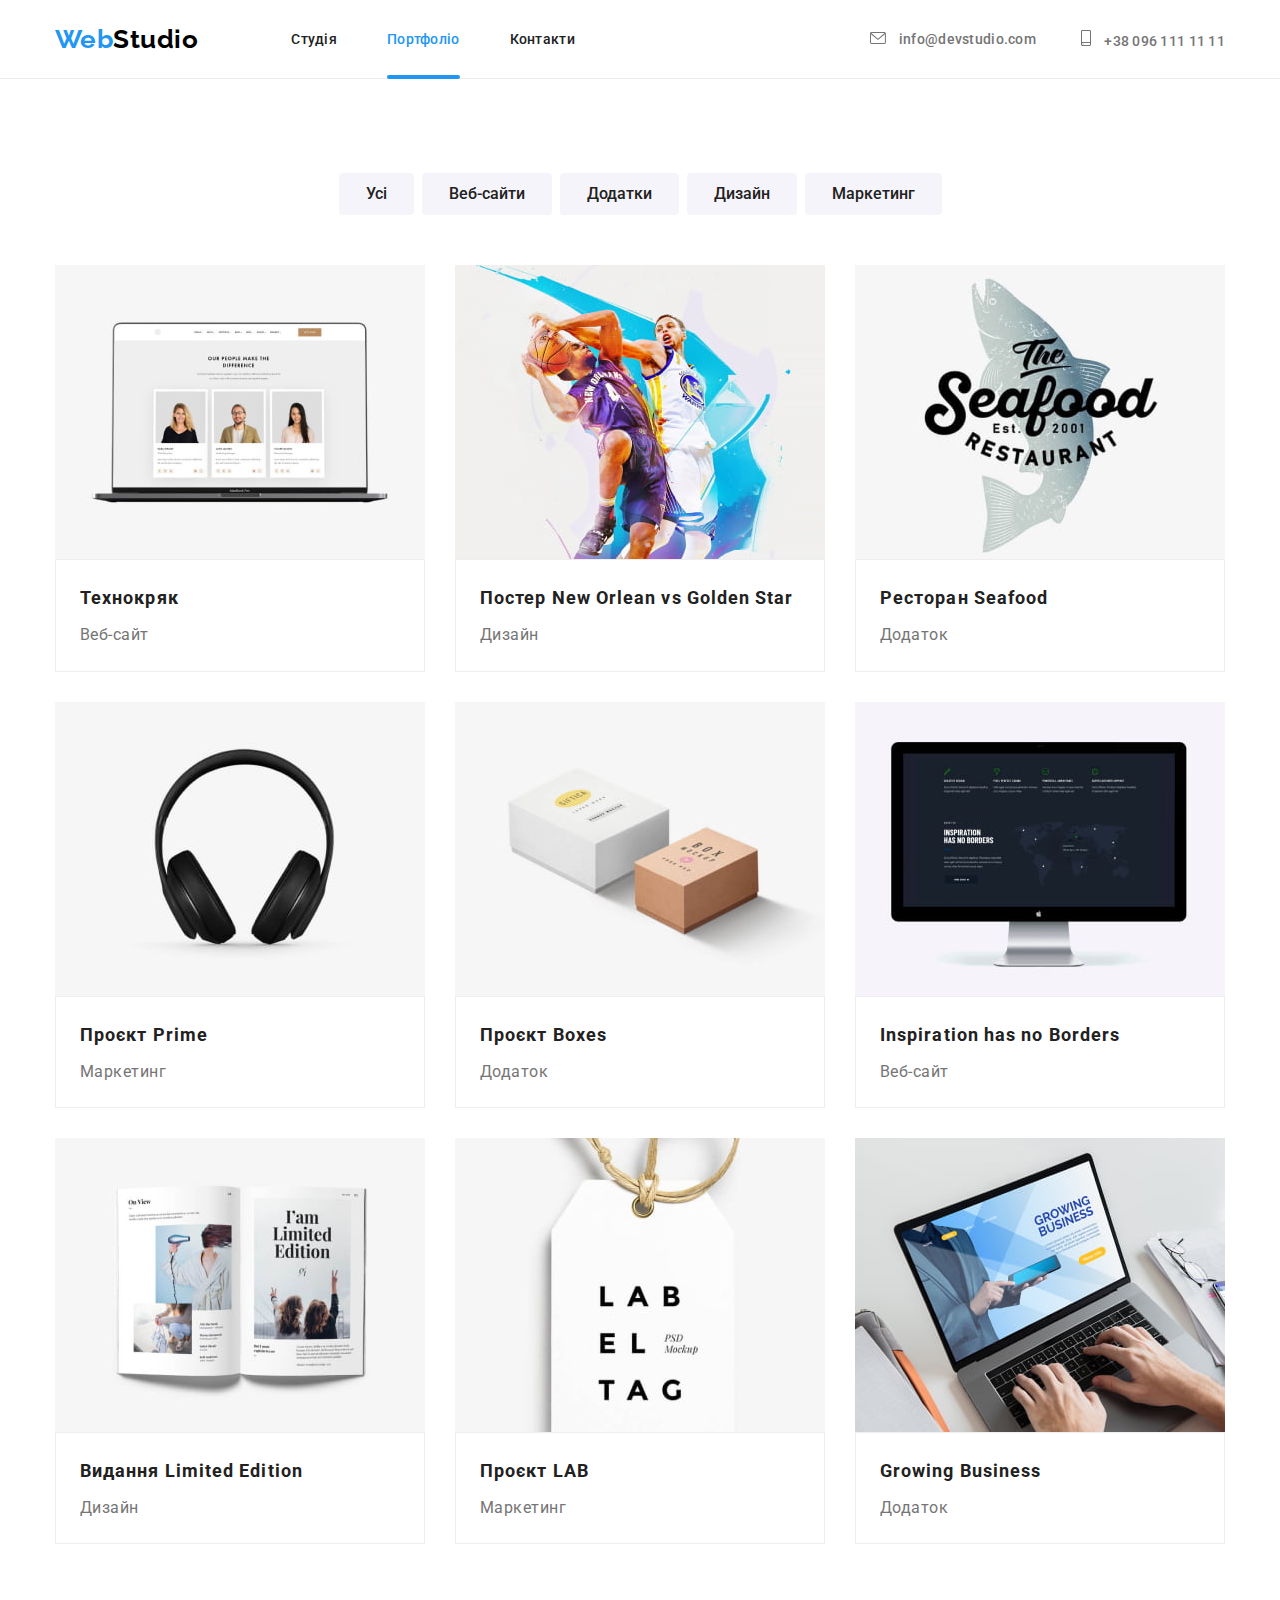
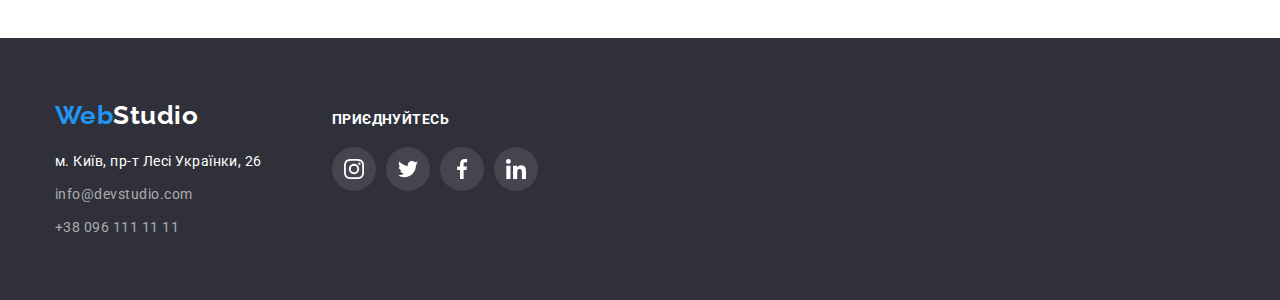
==== portfolio.html @ 7a33e283 "start hw6" ====
<!DOCTYPE html>
<html lang="uk">

<head>
    <meta charset="UTF-8">
    <meta http-equiv="X-UA-Compatible" content="IE=edge">
    <meta name="viewport" content="width=device-width, initial-scale=1.0">
    <title>Портфоліо</title>
    <link rel="stylesheet" href="https://cdnjs.cloudflare.com/ajax/libs/modern-normalize/1.1.0/modern-normalize.min.css">
    <link rel="preconnect" href="https://fonts.googleapis.com">
    <link rel="preconnect" href="https://fonts.gstatic.com" crossorigin>
    <link href="https://fonts.googleapis.com/css2?family=Raleway:wght@700&family=Roboto:wght@400;500;700;900&display=swap"
        rel="stylesheet">
    <link rel="stylesheet" href="./styles.css">
</head>
<body>
    <header class="section-header">
        <div class="container">
            <nav class="nav-container">
                <a href="./index.html" class="logo"><span class="logo-1half">Web</span><span
                        class="logo-2half">Studio</span></a>
                <ul class="nav-list">
                    <li>
                        <a href="./index.html" class="studio-link menu-link">Студія</a>
                    </li>
                    <li>
                        <a href="./portfolio.html" class="portfolio-link menu-link current">Портфоліо</a>
                    </li>
                    <li>
                        <a href="#" class="cotacts-link menu-link">Контакти</a>
                    </li>
                </ul>
            </nav>
            <ul class="header-contacts">
                <li class="header-contacts-item">
                    <a href="mailto:info@devstudio.com" class="header-mail">
                        <svg class="mail-icon" width="16px" height="12px">
                            <use href="./images/icons.svg#icon-envelope"></use>
                        </svg>
                        info@devstudio.com</a>
                </li>
                <li class="header-contacts-item">
                    <a href="tel:+380961111111" class="header-tel">
                        <svg class="tel-icon" width="10px" height="16px">
                            <use href="./images/icons.svg#icon-smartphone"></use>
                        </svg>
                        +38 096 111 11 11</a>
                </li>   
            </ul>
        </div>
    </header>
    <main>
<section class="projects">
    <div class="container">
        <h1 class="projects-headline">
            Приклади робіт
        </h1>
        <ul class="button-list">
            <li>
                <button type="button" class="button-list-item">Усі</button>
            </li>
            <li>
                <button type="button" class="button-list-item">Веб-сайти</button>
            </li>
            <li>
                <button type="button" class="button-list-item">Додатки</button>
            </li>
            <li>
                <button type="button" class="button-list-item">Дизайн</button>
            </li>
            <li>
                <button type="button" class="button-list-item">Маркетинг</button>
            </li>
        </ul>
    </div>
    <div class="container">
        <ul class="project-list">
            <li class="project-list-item">
                <a class="project-list-link" href="#">
                <div class="overlay-block">
                <img src="./images/Project1.jpg" alt="скрін веб-сайту на ноутбуці" width="370" class="project-list-img">
                <p class="overlay-text">Ресурс пропонує комплексні пропозиції з різним рівнем 
                        функціоналу та сервісів. Все це дозволить відвідувачу 
                        отримати вичерпні відомості про компанію чи приватну особу.</p>
                </div>
                <div class="project-description">
                    <h2 class="project-list-title">Технокряк</h2>
                    <p class="project-list-group">Веб-сайт</p>
                </div>
                </a>
            </li>
            <li class="project-list-item">
                <a class="project-list-link" href="#">
                <div class="overlay-block">
                <img src="./images/Project2.jpg" alt="баскетболісти з м'ячем" width="370" class="project-list-img">
                <p class="overlay-text">Ресурс пропонує комплексні пропозиції з різним рівнем
                    функціоналу та сервісів. Все це дозволить відвідувачу
                    отримати вичерпні відомості про компанію чи приватну особу.</p>
                </div>
                <div class="project-description">
                    <h2 class="project-list-title">Постер New Orlean vs Golden Star</h2>
                    <p class="project-list-group">Дизайн</p>
                </div>
                </a>
            </li>
            <li class="project-list-item">
                <a class="project-list-link" href="#">
                <div class="overlay-block">
                <img src="./images/Project3.jpg" alt="логотип ресторану" width="370" class="project-list-img">
                <p class="overlay-text">Ресурс пропонує комплексні пропозиції з різним рівнем
                    функціоналу та сервісів. Все це дозволить відвідувачу
                    отримати вичерпні відомості про компанію чи приватну особу.</p>
                </div>
                <div class="project-description">
                    <h2 class="project-list-title">Ресторан Seafood</h2>
                    <p class="project-list-group">Додаток</p>
                </div>
                </a>
            </li>
            <li class="project-list-item">
                <a class="project-list-link" href="#">
                <div class="overlay-block">
                <img src="./images/Project4.jpg" alt="навушники" width="370" class="project-list-img">
                <p class="overlay-text">Ресурс пропонує комплексні пропозиції з різним рівнем
                    функціоналу та сервісів. Все це дозволить відвідувачу
                    отримати вичерпні відомості про компанію чи приватну особу.</p>
                </div>
                <div class="project-description">
                    <h2 class="project-list-title">Проєкт Prime</h2>
                    <p class="project-list-group">Маркетинг</p>
                </div>
                </a>
            </li>
            <li class="project-list-item">
                <a class="project-list-link" href="#">
                <div class="overlay-block">
                <img src="./images/Project5.jpg" alt="коробки" width="370" class="project-list-img">
                <p class="overlay-text">Ресурс пропонує комплексні пропозиції з різним рівнем
                    функціоналу та сервісів. Все це дозволить відвідувачу
                    отримати вичерпні відомості про компанію чи приватну особу.</p>
                </div>
                <div class="project-description">
                    <h2 class="project-list-title">Проєкт Boxes</h2>
                    <p class="project-list-group">Додаток</p>
                </div>
                </a>
            </li>
            <li class="project-list-item">
                <a class="project-list-link" href="#">
                <div class="overlay-block">
                <img src="./images/Project6.jpg" alt="скрін веб-сайту на моніторі" width="370" class="project-list-img">
                <p class="overlay-text">Ресурс пропонує комплексні пропозиції з різним рівнем
                    функціоналу та сервісів. Все це дозволить відвідувачу
                    отримати вичерпні відомості про компанію чи приватну особу.</p>
                </div>
                <div class="project-description">
                    <h2 class="project-list-title">Inspiration has no Borders</h2>
                    <p class="project-list-group">Веб-сайт</p>
                </div>
                </a>
            </li>
            <li class="project-list-item">
                <a class="project-list-link" href="#">
                
                <div class="overlay-block">    
                <img src="./images/Project7.jpg" alt="відкритий журнал" width="370" class="project-list-img">
                <p class="overlay-text">Ресурс пропонує комплексні пропозиції з різним рівнем
                    функціоналу та сервісів. Все це дозволить відвідувачу
                    отримати вичерпні відомості про компанію чи приватну особу.</p>
                </div>
                <div class="project-description">
                    <h2 class="project-list-title">Видання Limited Edition</h2>
                    <p class="project-list-group">Дизайн</p>
                </div>
                </a>
            </li>
            <li class="project-list-item">
                <a class="project-list-link" href="#">
                <div class="overlay-block">
                    <img src="./images/Project8.jpg" alt="логотип проєкту" width="370" class="project-list-img">
                <p class="overlay-text">Ресурс пропонує комплексні пропозиції з різним рівнем
                    функціоналу та сервісів. Все це дозволить відвідувачу
                    отримати вичерпні відомості про компанію чи приватну особу.</p>
                </div>
                <div class="project-description">
                    <h2 class="project-list-title">Проєкт LAB</h2>
                    <p class="project-list-group">Маркетинг</p>
                </div>
                </a>
            </li>
            <li class="project-list-item">
                <a class="project-list-link" href="#">
                <div class="overlay-block">
                <img src="./images/Project9.jpg" alt="скріе додатку на ноутбуці" width="370" class="project-list-img">
                <p class="overlay-text">Ресурс пропонує комплексні пропозиції з різним рівнем
                    функціоналу та сервісів. Все це дозволить відвідувачу
                    отримати вичерпні відомості про компанію чи приватну особу.</p>
                </div> 
                    <div class="project-description">
                    <h2 class="project-list-title">Growing Business</h2>
                    <p class="project-list-group">Додаток</p>
                </div>
                </a>
            </li>
        </ul>
    </div>
    </section>
    </main>
    <footer class="section-footer">
        <div class="container">
            <div class="footer-content">
                <a href="./index.html" class="logo"><span class="logo-1half">Web</span><span
                        class="logo-2half-2">Studio</span></a>
                <address>
                    <ul class="footer-contacts">
                        <li>
                            <a href="https://goo.gl/maps/hSNY3nVLKRhSjsEh8" class="address-title">м. Київ, пр-т Лесі
                                Українки, 26</a>
                        </li>
                        <li>
                            <a href="mailto:info@devstudio.com" class="mail">info@devstudio.com</a>
                        </li>
                        <li>
                            <a href="tel:+380961111111" class="tel">+38 096 111 11 11</a>
                        </li>
                    </ul>
                </address>
            </div>
            <div class="join-social">
                <span class="join">Приєднуйтесь</span>
                <ul class="social-links-list">
                    <li class="social-link-item">
                        <a class="social-link" href="https://www.instagram.com/siriy_ua/">
                            <svg class="social-icon" width="20" height="20">
                                <use href="./images/icons.svg#icon-instagram"></use>
                            </svg>
                        </a>
                    </li>
                    <li class="social-link-item">
                        <a class="social-link" href="https://twitter.com/APUkraine">
                            <svg class="social-icon" width="20" height="20">
                                <use href="./images/icons.svg#icon-twitter"></use>
                            </svg>
                        </a>
                    </li>
                    <li class="social-link-item">
                        <a class="social-link" href="https://www.facebook.com/pasha.savka.9">
                            <svg class="social-icon" width="20" height="20">
                                <use href="./images/icons.svg#icon-facebook"></use>
                            </svg>
                        </a>
                    </li>
                    <li class="social-link-item">
                        <a class="social-link" href="https://www.linkedin.com/">
                            <svg class="social-icon" width="20" height="20">
                                <use href="./images/icons.svg#icon-linkedin"></use>
                            </svg>
                        </a>
                    </li>
                </ul>
            </div>
        </div>
    </footer>
</body>
</html>
---- styles.css ----
:root {
    --main-color: #fff;
    --accent-color: #2196f3;
    --accent-color-opacity: rgba(33, 150, 243, 0.9);
    --paragraf-color: #757575;
    --headline-color: #212121;
    --footer-contacts-color: rgba(255, 255, 255, 0.6);
    --section-command-color: #f5f4fa;
    --footer-color: #2f303a;
    --logo2half-color: #000000;
    --portfolio-border-color: #eeeeee;
    --header-border-color: #ececec;
    --icons-color: #afb1b8;
    --icons-footer-around-color: rgba(255, 255, 255, 0.1);
    --cubic: cubic-bezier(0.4, 0, 0.2, 1);
    --trans-duration: 250ms;
    --backdrop-color: rgba(0, 0, 0, 0.5);
}

body {
    color: var(--headline-color);
    background-color: var(--main-color);
    font-family: 'Roboto', sans-serif;
    letter-spacing: 0.03em;
    margin: auto;
}

.logo {
    text-decoration: none;
    font-family: 'Raleway', sans-serif;
    font-weight: 700;
    font-size: 26px;
    line-height: 1.17;
    }

.logo-1half {
    color: var(--accent-color);
}

.logo-2half {
    color: var(--logo2half-color);
}
.logo-2half-2,
.address-title {
    color: var(--main-color);
}
.nav-list,
.header-contacts,
.footer-contacts,
.features-list,
.working-list,
.command-list,
.button-list,
.project-list {
    list-style-type: none;
}

.nav-list,
.header-contacts {
    font-weight: 500;
    font-size: 14px;
    line-height: 1.17;
    letter-spacing: 0.02em;
}
.header-tel:hover,
.header-mail:hover,
.header-mail:hover .mail-icon,
.header-tel:hover .tel-icon,
.mail:hover,
.tel:hover,
.studio-link:hover,
.portfolio-link:hover,
.cotacts-link:hover,
.address-title:hover {
    color: var(--accent-color);
    fill: var(--accent-color);
}
.header-tel:focus,
.header-mail:focus,
.header-mail:focus .mail-icon,
.header-tel:focus .tel-icon,
.mail:focus,
.tel:focus,
.studio-link:focus,
.portfolio-link:focus,
.cotacts-link:focus,
.address-title:focus {
    color: var(--accent-color);
    fill: var(--accent-color);
}

.studio-link,
.portfolio-link,
.cotacts-link {
    color: inherit;
}

.header-tel,
.header-mail {
    color: var(--paragraf-color);
}

.tel,
.mail {
    color: var(--footer-contacts-color);
}
.header-tel,
.header-mail,
.tel,
.mail,
.address-title,
.studio-link,
.portfolio-link,
.cotacts-link {
    text-decoration: none;
}

.hero {
    background-color: var(--footer-color);
}

.hero-title {
    color: var(--main-color);
    font-weight: 900;
    font-size: 44px;
    line-height: 1.36;
    text-align: center;
    letter-spacing: 0.06em;
    text-transform: uppercase;
}

.hero-button {
    color: var(--main-color);
    background: var(--accent-color);
    cursor: pointer;
    font-weight: 700;
    font-size: 16px;
    line-height: 1.88;
    font-family: inherit;
    letter-spacing: 0.06em;
    border-color: transparent;

}

.hero-button:hover,
.hero-button:focus {
    color: var(--main-color);
    background: var(--accent-color);
}

.features-title {
    display: none;
}

.features-heading {
    text-transform: uppercase;
    font-size: 14px;
    line-height: 1.17;
}

.features-text {
    font-size: 14px;
    line-height: 1.7;
    color: var(--paragraf-color);
}

.working-title,
.command-title {
    font-size: 36px;
    line-height: 1.17;
    text-align: center;
    letter-spacing: 0.03em;
}

.command {
    background-color: var(--section-command-color);
}

.command-list-name {
    font-weight: 500;
    font-size: 16px;
    line-height: 1.17;
}

.command-prof {
    font-size: 16px;
    line-height: 1.17;
    color: var(--paragraf-color);
}

.footer-contacts {
    font-size: 14px;
    line-height: 1.7;
    font-style: normal;
}

.button-list-item {
    color: var(--headline-color);
    background: var(--section-command-color);
    cursor: pointer;
    font-weight: 500;
    font-size: 16px;
    line-height: 1.63;
    font-family: inherit;
}

.button-list-item:hover,
.button-list-item:focus {
    color: var(--main-color);
    background: var(--accent-color);
}

.projects-headline {
    display: none;
}

.project-list-title {
    font-weight: 700;
    font-size: 18px;
    line-height: 2;
    letter-spacing: 0.06em; 
}

.project-list-group {
    font-size: 16px;
    line-height: 1.88;
    color: var(--paragraf-color);
}
/* Домашшнє завдання 3*/

.container {
    display: flex;
    padding: 0 15px;
    width: 1200px;
    margin-left: auto;
    margin-right: auto;
    align-content: center;
}
/*Header*/
.section-header {
    border-bottom: 1px solid var(--header-border-color);
    padding-top: 24px;
    padding-bottom: 24px;
}
.nav-container {
    display: flex;
    align-items: center;
}

.header-contacts {
    display: flex;
    margin: 0 0 0 auto;
    padding-left: 0;
    gap: 45px;
    align-items: center;
}
.nav-list {
    display: flex;
    margin: 0 0 0 93px;
    padding-left: 0;
    gap: 50px;
}
.logo {
    display: block;
    padding-bottom: 0;
    align-content: center;
    padding: 0;
    
}
.tel {
    white-space: nowrap;
}

   /* Hero */
.hero {
    align-content: center;
    padding-top: 200px;
    padding-bottom: 210px;
    margin: 0 auto;
    }
.hero-title {
    width: 700px;
    margin: 0 auto 30px auto;
}
.hero-button {
    display: block;
    margin-left: auto;
    margin-right: auto;
    padding: 10px 32px;
    border-radius: 4px;
}
   /* Features*/
    .features {
        padding-top: 94px;
    }
    .features-list {
        display: flex;
        margin: 0;
        padding-left: 0;
        gap: 30px;
    }
    .features-list li {
        width: calc((100%-30px*3)/4)
    }
    .features-heading {
        margin: 0 0 10px 0;
    }
    .features-text {
        margin: 0;
    }

    /*Working*/
    .working-title {
        margin: 0 0 50px 0;
    }
    
    .working {
        padding: 94px 15px;
        margin-left: auto;
        margin-right: auto;
        align-content: center;
    }
    
    .working-list {
        display: flex;
        box-sizing: border-box;
        justify-content: center;
        padding: 0;
        margin: 0;
        gap: 30px;
    }

    /*Command*/
    .command .container {
        flex-direction: column;
    }
    .command-list {
        padding: 0;
        margin: 0;
        display: flex;
        gap: 30px;
        justify-content: center;
    }
    .command-title {
        margin: 0 0 50px 0;
    }
    .command-item {
        text-align: center;
        background-color: var(--main-color);
    }
    .command {
        padding: 94px 0;
    }
    .command-item img {
        display: block;
    }
    .command-list-name {
        margin: 0 0 10px 0;
    }   
    .command-prof {
        margin: 0;
    }
    .command-description {
        padding: 30px 0; 
    }
    
    /*footer*/
        .section-footer {
        background-color: var(--footer-color);
        margin: auto;
        padding: 60px 0;
     }
    .footer-contacts {
        padding: 0;
        margin: 0;
    }
       .footer-contacts li:not(:last-child) {
        margin-bottom: 9px;
    }
    .section-footer .logo {
        margin-bottom: 20px;
    }
        
    /*Portfolio*/
    .projects {
        padding-top: 94px;
        padding-bottom: 94px;
    }
    .button-list {
        display: flex;
        margin: 0 auto 50px auto;
        gap: 8px;
        padding-left: 0;
    }
    .button-list-item {
        padding: 6px 22px;
        border-radius: 4px;
        border-color: transparent;
    }   
    .button-list-item:first-of-type {
        padding: 6px 25px;
    }
    
    .project-list {
        display: flex;
        flex-wrap: wrap;
        padding: 0;
        margin: 0;
        gap: 30px;
    }   
    .project-list-img {
        display: block;
    }
    .project-list-title {
        margin: 0;
        margin-bottom: 4px;
    }
    .project-list-group {
        margin: 0;
    }
    .project-description {
        padding: 20px 24px;
        border: 1px solid var(--portfolio-border-color);
    }

    /* Домашнє завдання 4*/
.hero {
    background-image: linear-gradient(to right, rgba(47, 48, 58, 0.4), rgba(47, 48, 58, 0.4)), url(./images/hero-img.jpg);
    background-position: center;
    background-repeat: no-repeat;
    background-size: cover;
}
.header-contacts-item {
    align-items: center;
    display: flex;
}
.mail-icon {
    fill: var(--paragraf-color);
    margin-right: 10px;
}
.tel-icon {
    margin-right: 10px;
    fill: var(--paragraf-color);
}
.features-icon-box {
    width: 270px;
    height: 120px;
    display: flex;
    justify-content: center;
    align-items: center;    
    margin-bottom: 30px;
    border-radius: 4px;
    background-color: var(--section-command-color);
}
.mail, .tel {
    display: flex;
    align-items: center;
}

    .social-links-list {
    display: flex;
    list-style-type: none;
    padding-left: 0;
    gap: 10px;
    justify-content: center;
    margin-top: 0;
    margin-bottom: 0;
}
.social-link {
    display: flex;
    width: 100%;
    height: 100%;
    border-radius: 50%;
    align-items: center;
    justify-content: center;
    color: var(--icons-color);
}
.social-icon {
    fill: currentColor;
}

.social-link-item {
    width: 44px;
    height: 44px;
}
.command-prof {
    margin-bottom: 16px;
}
.command-item {
    box-shadow: 0px 1px 3px rgba(0, 0, 0, 0.12), 0px 1px 1px rgba(0, 0, 0, 0.14), 0px 2px 1px rgba(0, 0, 0, 0.2);
    border-radius: 0px 0px 4px 4px;
}

.social-link:hover, 
.social-link:focus {
    color: var(--main-color);
    background-color: var(--accent-color);
}
.clients {
    padding-top: 94px;
    padding-bottom: 94px;
}
.clients .container {
    flex-direction: column;
}
.clients-title {
    margin: 0 0 50px 0;
    font-size: 36px;
    line-height: 1.17;
    text-align: center;
    letter-spacing: 0.03em;
}
.clients-list {
    display: flex;
    list-style-type: none;
    padding-left: 0;
    gap: 30px;
    margin: 0;
}
.clients-list-item {
    width: 170px;
    height: 92px;
}
.clients-list-logo {
    fill: var(--icons-color);
}
.clients-link {
    display: flex;
    width: 100%;
    height: 100%;
    justify-content: center;
    align-items: center;
    border: 1px solid var(--icons-color);
    border-radius: 4px;
}
.clients-link:hover,
.clients-link:focus {
    border: 1px solid var(--accent-color);
    border-radius: 4px;
}
.clients-link:hover .clients-list-logo,
.clients-link:focus .clients-list-logo {
    fill: var(--accent-color);
}
.section-footer {
    display: flex;
}
.join {
    display: inline-block;
    font-style: normal;
    font-weight: 700;
    font-size: 14px;
    line-height: 1.17;
    letter-spacing: 0.03em;
    text-transform: uppercase;
    color: var(--main-color);
    margin-bottom: 20px;
}
.section-footer .social-link,
.section-footer .social-link {
    color: var(--main-color);
    background-color: var(--icons-footer-around-color);
}
.section-footer .social-link:hover,
.section-footer .social-link:focus {
    background-color: var(--accent-color);
}
.section-footer .container {
    align-items: baseline;
}
.join-social {
    padding-top: 12px;
    margin-left: 70px;
    }
.project-list-item:hover,
.project-list-item:focus {
    box-shadow: 0px 1px 1px rgba(0, 0, 0, 0.12), 0px 4px 4px rgba(0, 0, 0, 0.06), 1px 4px 6px rgba(0, 0, 0, 0.16);
}

.project-list-link {
    text-decoration: none;
    color: inherit;
}
/* Домашнє завдання 5*/

.social-link,
.studio-link,
.portfolio-link,
.cotacts-link,
.mail,
.header-tel,
.header-mail,
.mail-icon,
.tel-icon,
.tel,
.address-title,
.clients-list-logo,
.clients-link,
.button-list-item,
.project-list-item,
.menu-link::after
 {
    transition-property: color, background-color, fill, box-shadow, border-color, opacity, visibility, transform;
    transition-duration: var(--trans-duration);
    transition-timing-function: var(--cubic);
    }
    .working-item {
        position: relative;
    }
    .working-img {       
        display: block;
    }
    .working-text {
        position: absolute;
        display: flex;
        left: 0;
        bottom: 0;
        background-color: rgba(47, 48, 58, 0.8);
        width: 100%;
        height: 70px;
        align-items: center;
        justify-content: center;
        text-transform: uppercase;
        font-style: normal;
        font-weight: 700;
        font-size: 14px;
        line-height: 1.14;
        letter-spacing: 0.03em;
        color: #FFFFFF;
      }
.menu-link {
    position: relative;
    display: block;
}
.menu-link::after {
    content: "";
    position: absolute;
    display: block;
    width: 100%;
    height: 4px;
    left: 0;
    bottom: -32px;
    border-radius: 2px;
    background-color: var(--accent-color);
    opacity: 0;
}
.menu-link.current::after {
    content: "";
    opacity: 1;
}
.menu-link.current {
    color: var(--accent-color);
}
.menu-link:hover::after,
.menu-link:focus::after {
opacity: 1;
}
.overlay-block {
    position: relative;
    overflow: hidden;
}
.overlay-text {
    position: absolute;
    display: flex;
    bottom: 0;
    width: 100%;
    height: 100%;
    padding: 24px;
    align-items: center;
    background-color: var(--accent-color-opacity);
    font-size: 18px;
    line-height: 1.56;
    color: var(--main-color);
    margin: 0;
    transform: translateY(100%);
    transition-property: transform;
    transition-duration: var(--trans-duration);
    transition-timing-function: var(--cubic);
}
.project-list-link:hover .overlay-text,
.project-list-link:focus .overlay-text {
    transform: translateY(0);
}
.backdrop {
    position: fixed;
    top: 0;
    left: 0;
    width: 100%;
    height: 100%;
    background-color: var(--backdrop-color);
    transition-property: opacity, visibility, transform;
    transition-duration: var(--trans-duration);
    transition-timing-function: var(--cubic);
}
.backdrop.is-hidden {
    opacity: 0;
    visibility: hidden;
    pointer-events: none;
 
}

.backdrop.is-hidden .modal {
    opacity: 0;
    visibility: hidden;
    pointer-events: none;
    transition-property: opacity, visibility, transform;
    transition-duration: var(--trans-duration);
    transition-timing-function: var(--cubic);
    transform: translate(-50%, -50%) scale(0.1);
}
.backdrop .modal {
    transition-property: opacity, visibility, transform;
    transition-duration: var(--trans-duration);
    transition-timing-function: var(--cubic);
    transform: translate(-50%, -50%) scale(1);
}
.modal {
    position: absolute;
    display: flex;
    top: 50%;
    left: 50%;
    transform: translate(-50%, -50%) scale(1);
    min-width: 528px;
    min-height: 581px;
    padding: 8px;
    background-color: var(--main-color);
    border-radius: 4px;
    box-shadow: 0px 1px 3px rgba(0, 0, 0, 0.12), 0px 1px 1px rgba(0, 0, 0, 0.14), 0px 2px 1px rgba(0, 0, 0, 0.2);
}
.icon-close {
    border: 1px solid rgba(0, 0, 0, 0.1);
    border-radius: 50%;
    position: absolute;
    top: 8px;
    right: 8px;
}
.button-list-item:hover,
.button-list-item:focus {
box-shadow: 0px 3px 1px rgba(0, 0, 0, 0.1),
0px 1px 2px rgba(0, 0, 0, 0.08),
0px 2px 2px rgba(0, 0, 0, 0.12);
}
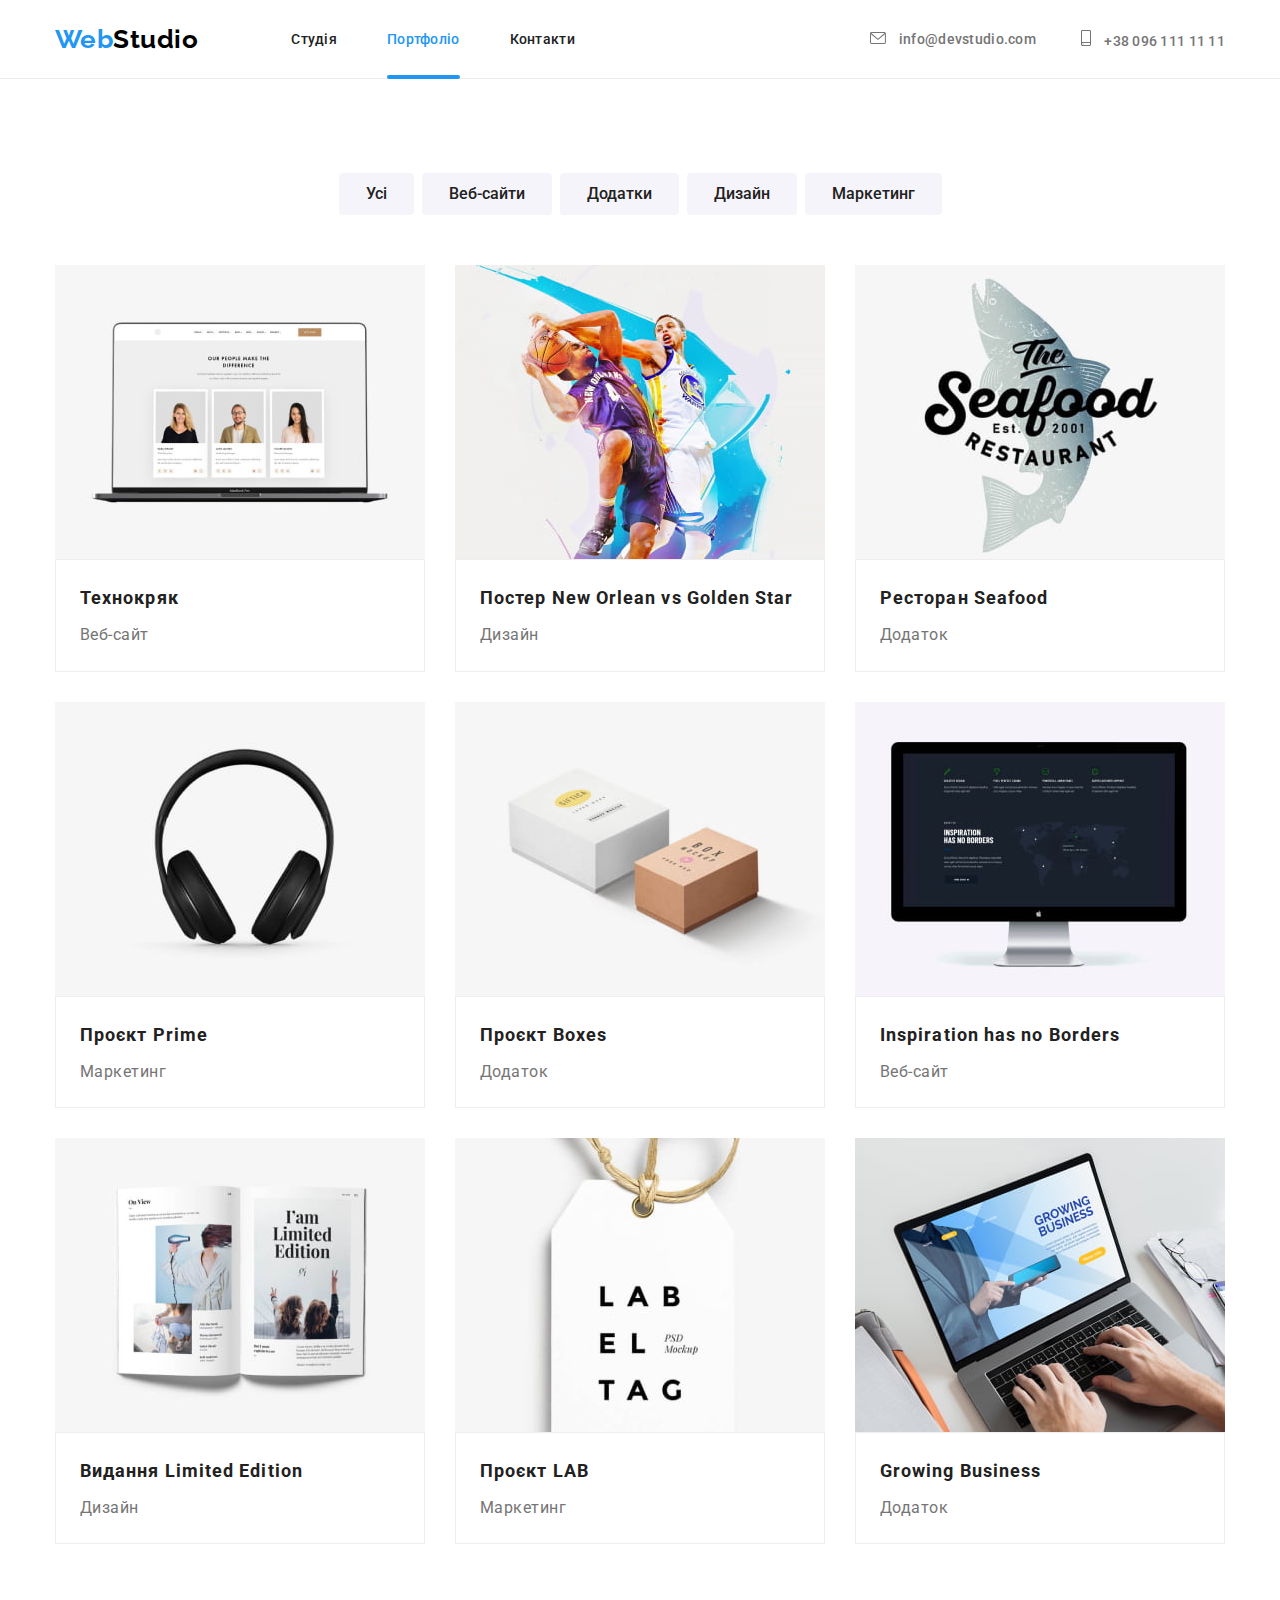
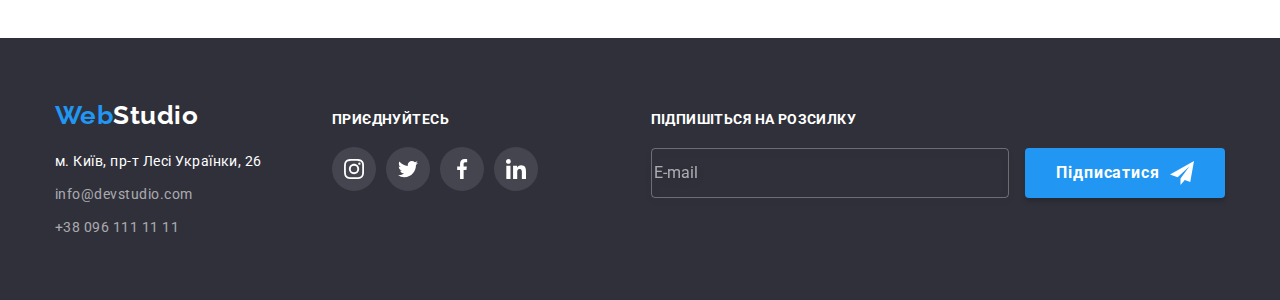
==== commit b460e808: "final hw6" ====
--- a/portfolio.html
+++ b/portfolio.html
@@ -259,6 +259,20 @@
                     </li>
                 </ul>
             </div>
+            <div class="footer-subscribe-wripper">
+                <label for="footer-email" class="subscribe-newsletter">Підпишіться на розсилку</label>
+                <div class="footer-form-wrapper">
+                    <input type="email" name="e-mail" id="footer-email" placeholder="E-mail" class="footer-email">
+                    <button type="submit" class="footer-submit-button">
+                        <div class="button-content">
+                            <span>Підписатися</span>
+                            <svg class="icon-send" width="24" height="24">
+                                <use href="./images/icons.svg#icon-send"></use>
+                            </svg>
+                        </div>
+                    </button>
+                </div>
+            </div>
         </div>
     </footer>
 </body>
--- a/styles.css
+++ b/styles.css
@@ -15,6 +15,11 @@
     --cubic: cubic-bezier(0.4, 0, 0.2, 1);
     --trans-duration: 250ms;
     --backdrop-color: rgba(0, 0, 0, 0.5);
+    --placeholder-color: rgba(117, 117, 117, 0.5);
+    --modal-border-color: rgba(33, 33, 33, 0.2);
+    --modal-button-hover: #188CE8;
+    --footer-border-color: rgba(255, 255, 255, 0.3);
+    --foter-shadow: rgba(0, 0, 0, 0.15);
 }
 
 body {
@@ -719,24 +724,241 @@
     display: flex;
     top: 50%;
     left: 50%;
-    transform: translate(-50%, -50%) scale(1);
     min-width: 528px;
     min-height: 581px;
-    padding: 8px;
+    padding: 40px;
     background-color: var(--main-color);
     border-radius: 4px;
     box-shadow: 0px 1px 3px rgba(0, 0, 0, 0.12), 0px 1px 1px rgba(0, 0, 0, 0.14), 0px 2px 1px rgba(0, 0, 0, 0.2);
-}
-.icon-close {
-    border: 1px solid rgba(0, 0, 0, 0.1);
+    flex-direction: column;
+}
+.modal-button-close {
+    display: flex;
+    justify-content: center;
+    align-items: center;
+    border: 1px solid var(--foter-shadow);
     border-radius: 50%;
     position: absolute;
     top: 8px;
     right: 8px;
+    padding: 0;
+    margin: 0;
+    background: none;
+
 }
 .button-list-item:hover,
 .button-list-item:focus {
 box-shadow: 0px 3px 1px rgba(0, 0, 0, 0.1),
 0px 1px 2px rgba(0, 0, 0, 0.08),
 0px 2px 2px rgba(0, 0, 0, 0.12);
+}
+
+/*Домашнє завдання 6*/
+.modal-button-close:hover,
+.modal-button-close:focus {
+    fill: var(--accent-color);
+    outline: none;
+}
+.modal-form {
+    display: flex;
+    flex-direction: column;
+}
+.modal-title {
+    font-style: normal;
+    font-weight: 700;
+    font-size: 20px;
+    line-height: 1.15;
+    text-align: center;
+    padding: 0;
+    margin: 0 0 12 0;
+}
+.form-label {
+    font-weight: 400;
+    font-size: 12px;
+    line-height: 1.17;
+    letter-spacing: 0.01em;
+    color: var(--paragraf-color);
+    margin-bottom: 4px;
+}
+.form-input {
+    height: 40px;
+    width: 100%;
+    border: 1px solid var(--modal-border-color);
+    border-radius: 4px;
+    padding-left: 40px;
+    outline: none;
+}
+.input-wrapper {
+    position: relative;
+    color: var(--headline-color);
+    margin-bottom: 10px;
+}
+.input-wrapper:hover,
+.input-wrapper:focus-within {
+    color: var(--accent-color);
+}
+.input-wrapper:hover .form-input,
+.input-wrapper:focus-within .form-input {
+    border: 1px solid var(--accent-color);
+}
+.input-icon {
+    position: absolute;
+    left: 12px;
+    top: 50%;
+    transform: translateY(-50%);
+    fill: currentColor;
+}
+.input-comment {
+    height: 120px;
+    resize: none;
+    width: 100%;
+    border: 1px solid var(--modal-border-color);
+    border-radius: 4px;
+    margin-bottom: 20px;
+    padding: 12px 16px;
+    outline: none;
+}  
+.input-comment:hover,
+.input-comment:focus {
+    border: 1px solid var(--accent-color);
+}
+.modal-checkbox {
+    margin-right: 8px;
+}
+
+.input-comment::placeholder {
+    display: flex;
+    font-weight: 400;
+    font-size: 12px;
+    line-height: 14px;
+    letter-spacing: 0.01em;
+    color: var(--placeholder-color);
+    
+}
+.modal-button {
+    background-color: var(--accent-color);
+    border: none;
+    box-shadow: 0px 4px 4px --foter-shadow;
+    border-radius: 4px;
+    width: 200px;
+    height: 50px;
+    color: var(--main-color);
+    align-self: center;
+    letter-spacing: 0.06em;
+    font-weight: 700;
+    font-size: 16px;
+    line-height: 1.88;
+    cursor: pointer;
+}
+.modal-button:hover,
+.modal-button:focus {
+    background-color: var(--modal-button-hover);
+}
+.modal-terms {
+    display: flex;
+    margin-bottom: 30px;
+}
+.subscribe-newsletter {
+    margin-bottom: 20px;
+    font-weight: 700;
+    font-size: 14px;
+    line-height: 1.14;
+    letter-spacing: 0.03em;
+    text-transform: uppercase;
+    color: var(--main-color);
+}
+.footer-subscribe-wripper {
+    display: flex;
+    flex-direction: column;
+    padding-top: 12px;
+    justify-content: flex-end;
+    margin-left: auto;
+}
+.footer-email {
+    width: 358px;
+    height: 50px;
+    margin-right: 12px;
+    background-color: inherit;
+    border: 1px solid var(--footer-border-color);
+    border-radius: 4px;
+    filter: drop-shadow(0px 4px 4px var(--foter-shadow));
+    color: var(--main-color);
+}
+.footer-email::placeholder {
+    font-weight: 400;
+    font-size: 16px;
+    line-height: 1.25;
+    display: flex;
+    align-items: center;
+    color: var(--footer-contacts-color);
+}
+.footer-submit-button {
+    width: 200px;
+    height: 50px;
+    padding: 0;
+    background-color: var(--accent-color);
+    box-shadow: 0px 4px 4px var(--foter-shadow);
+    border-radius: 4px;
+    border: none;
+    font-weight: 700;
+    font-size: 16px;
+    line-height: 1.88;
+    letter-spacing: 0.06em;
+    color: var(--main-color);
+
+}
+.icon-send {
+    margin-left: 10px;
+    fill: currentColor;
+}
+.visually-hidden {
+    position: absolute;
+    width: 1px;
+    height: 1px;
+    margin: -1px;
+    border: 0;
+    padding: 0;
+    white-space: nowrap;
+    clip-path: inset(100%);
+    clip: rect(0 0 0 0);
+    overflow: hidden;
+}
+.terms-label {
+    position: relative;
+    padding-left: 24px;
+}
+.terms-label::before {
+    content: "";
+    position: absolute;
+    width: 16px;
+    height: 15px;
+    top: 0;
+    left: 0;
+    border: 2px solid var(--headline-color);
+    border-radius: 2px;
+}
+.terms-label::after {
+    content: "";
+    position: absolute;
+    width: 16px;
+    height: 15px;
+    top: 0;
+    left: 0;
+    border: 2px solid var(--accent-color);
+    border-radius: 2px;
+    background-image: url(./images/Vector.svg);
+    background-size: contain;
+    background-repeat: no-repeat;
+    background-color: var(--accent-color);
+}
+.modal-checkbox:checked + .terms-label::after {
+    opacity: 0;
+}   
+.button-content {
+    display: flex;
+    align-items: center;
+    justify-content: center;
+}
+.button-span {
+    display: flex;
 }